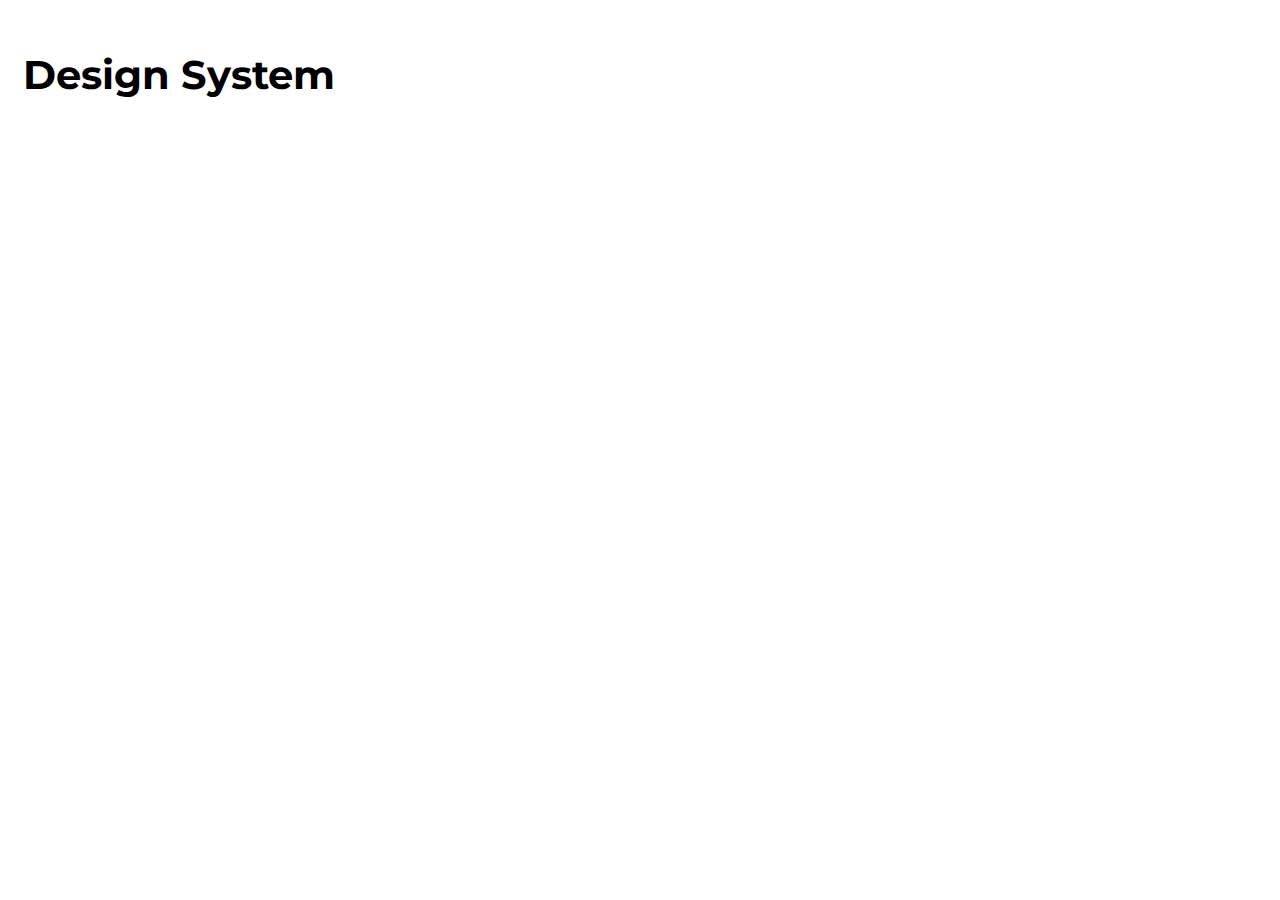
==== src/design-system.html @ 32cb9e66 "refactor: corrections in settings.css, and index.css to conform to the design pattern" ====
<!DOCTYPE html>
<html lang="en">
  <head>
    <meta charset="UTF-8" />
    <meta http-equiv="X-UA-Compatible" content="IE=edge" />
    <meta name="viewport" content="width=device-width, initial-scale=1.0" />
    <link rel="stylesheet" href="styles/index.css" />
    <link rel="stylesheet" href="https://fonts.googleapis.com/css2?family=Montserrat:wght@100&display=swap">
    <title>Design System</title>
  </head>
  <body>
    <h1>Design System</h1>
  </body>
</html>
---- src/styles/index.css ----
@import 'settings/_defaults.css';

@import 'generic/_box-sizing.css';
@import 'generic/_resets.css';

@import 'elements/_body.css';
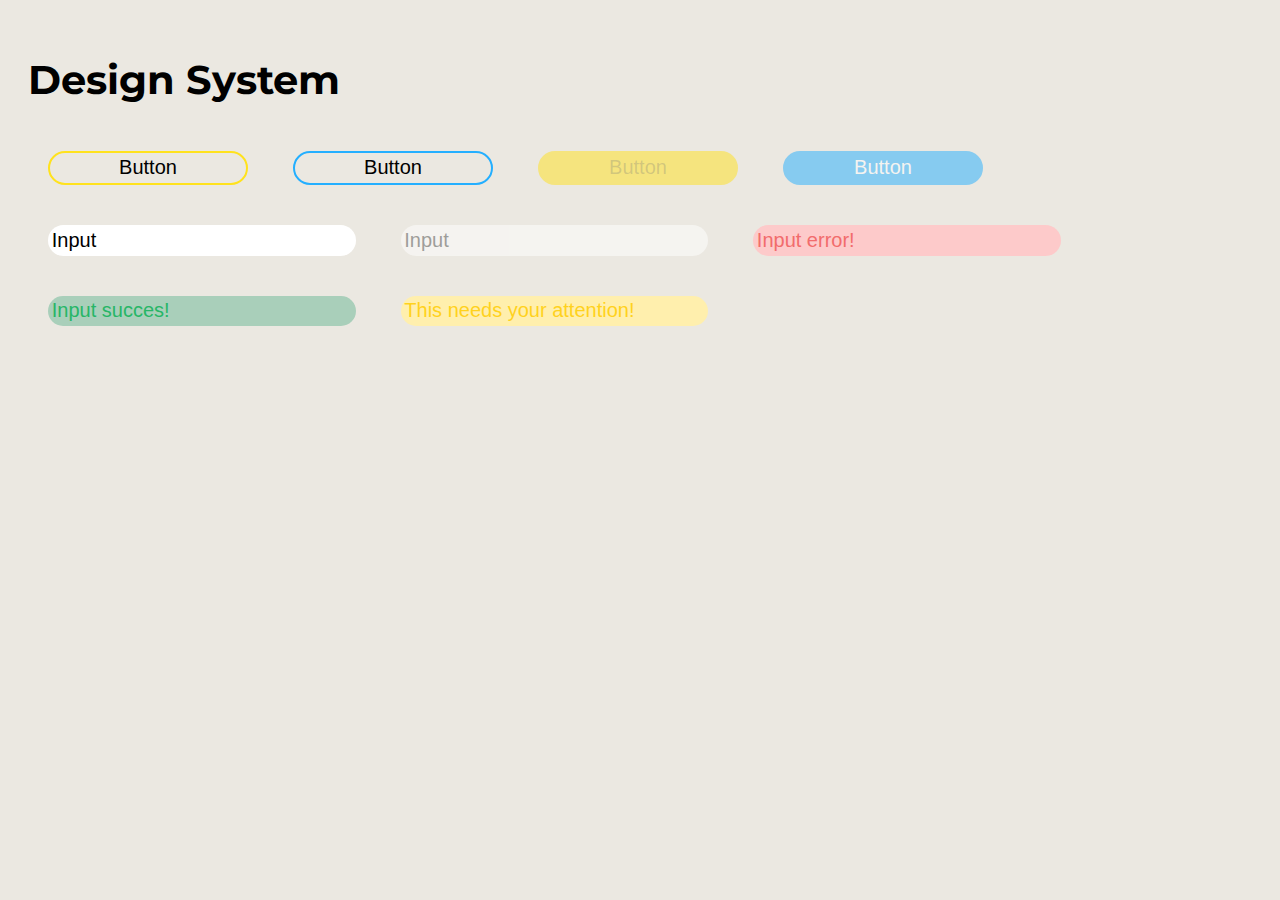
==== commit c3ac5039: "feat: added buttons and inputs" ====
--- a/src/design-system.html
+++ b/src/design-system.html
@@ -6,9 +6,24 @@
     <meta name="viewport" content="width=device-width, initial-scale=1.0" />
     <link rel="stylesheet" href="styles/index.css" />
     <link rel="stylesheet" href="https://fonts.googleapis.com/css2?family=Montserrat:wght@100&display=swap">
+    <link rel='stylesheet' href='https://cdn.jsdelivr.net/npm/bootstrap-icons@1.7.2/font/bootstrap-icons.css'>
     <title>Design System</title>
   </head>
   <body>
     <h1>Design System</h1>
+      <div>
+        <button class = "button button--yellow"> Button </button>
+        <button class = "button button--blue"> Button </button>
+        <button class = "button button--yellow" disabled> Button </button>
+        <button class = "button button--blue" disabled> Button </button>
+      </div>
+
+      <div>
+        <input type="text" class="input" onfocus="this.value=''" value="Input"/>
+        <input type="text" class="input" value="Input" disabled/>
+        <input type="text" class="input input--error" value="Input error!"/>
+        <input type="text" class="input input--succes" value="Input succes!"/>
+        <input type="text" class="input input--attention" value="This needs your attention!"/>
+      </div>
   </body>
 </html>
--- a/src/styles/index.css
+++ b/src/styles/index.css
@@ -4,3 +4,6 @@
 @import 'generic/_resets.css';
 
 @import 'elements/_body.css';
+
+@import 'components/_button.css';
+@import 'components/_input.css'
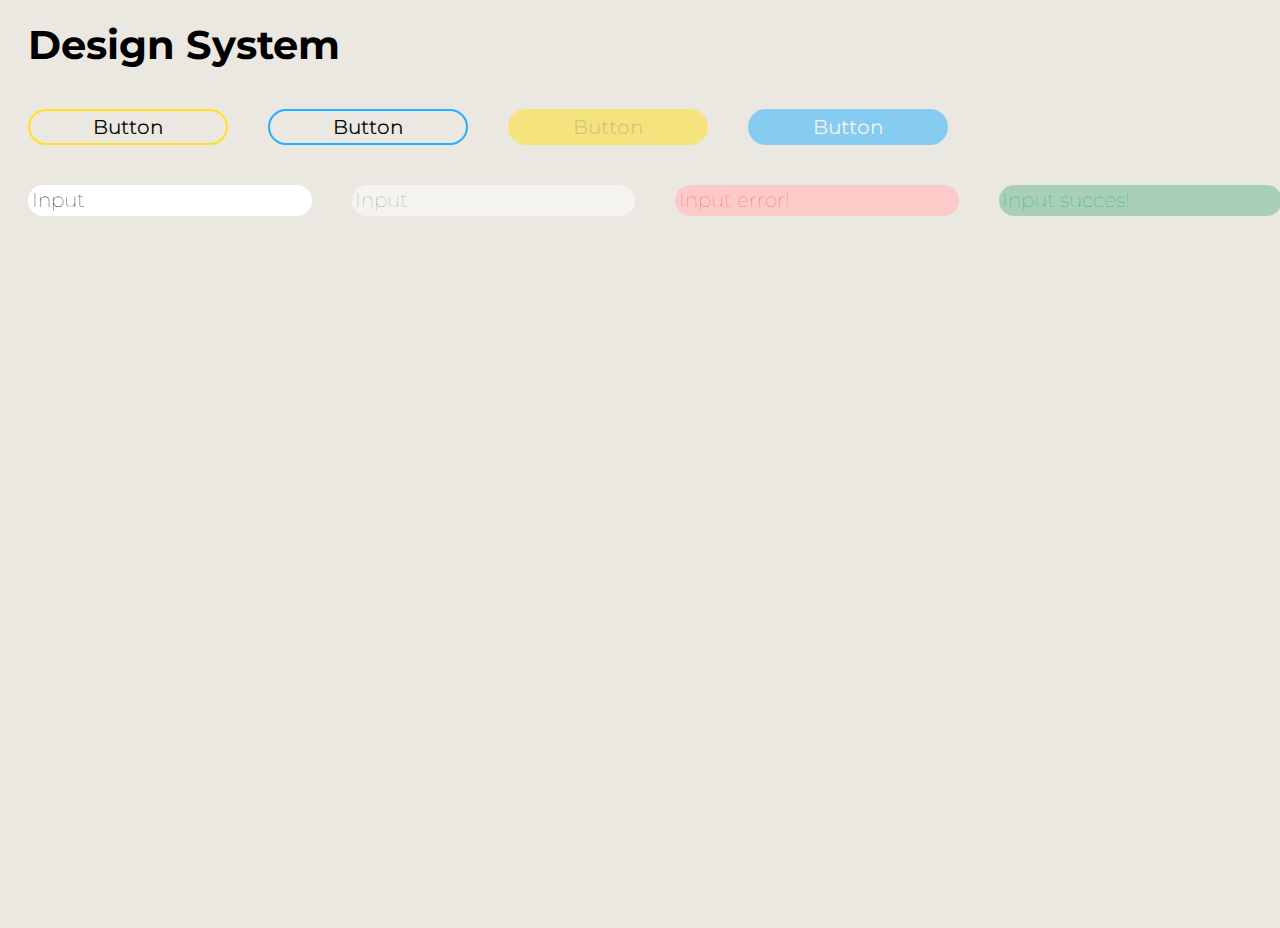
==== commit b6e0f709: "feat: Added form section in index.html" ====
--- a/src/design-system.html
+++ b/src/design-system.html
@@ -12,10 +12,10 @@
   <body>
     <h1>Design System</h1>
       <div>
-        <button class = "button button--yellow"> Button </button>
-        <button class = "button button--blue"> Button </button>
-        <button class = "button button--yellow" disabled> Button </button>
-        <button class = "button button--blue" disabled> Button </button>
+        <button class ="button button--yellow"> Button </button>
+        <button class ="button button--blue"> Button </button>
+        <button class ="button button--yellow" disabled> Button </button>
+        <button class ="button button--blue" disabled> Button </button>
       </div>
 
       <div>
--- a/src/styles/index.css
+++ b/src/styles/index.css
@@ -4,6 +4,16 @@
 @import 'generic/_resets.css';
 
 @import 'elements/_body.css';
+@import 'elements/_div.css';
+@import 'elements/_header.css';
+@import 'elements/_ul.css';
+@import 'elements/_a.css';
+@import 'elements/_main.css';
+@import 'elements/_section.css';
+@import 'elements/_form.css';
+@import 'elements/_h1.css';
+@import 'elements/_p.css';
 
 @import 'components/_button.css';
-@import 'components/_input.css'
+@import 'components/_input.css';
+@import 'components/_textarea.css';
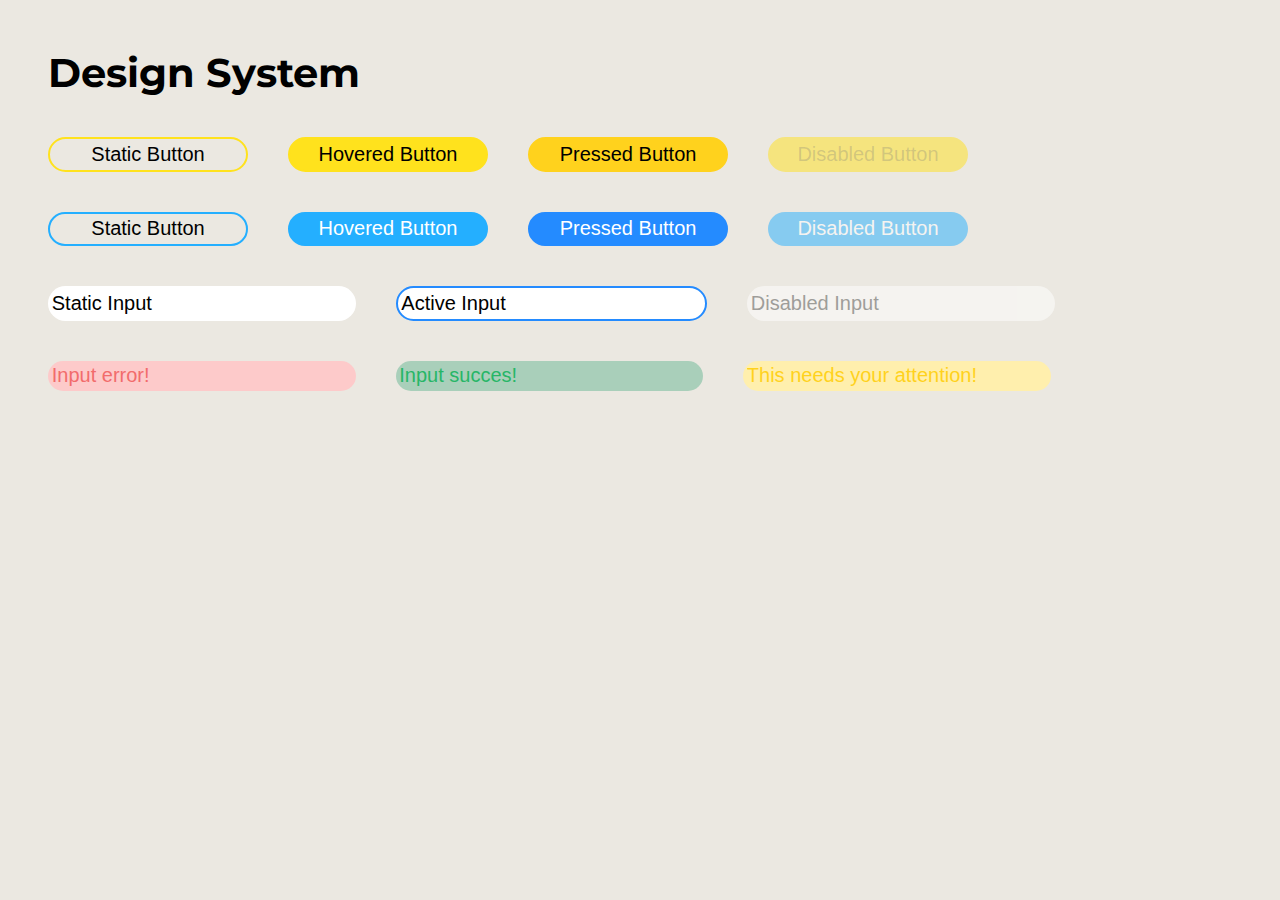
==== commit d01fec49: "refactor: changed colors variables names, added more elements to the Design System page" ====
--- a/src/design-system.html
+++ b/src/design-system.html
@@ -12,15 +12,26 @@
   <body>
     <h1>Design System</h1>
       <div>
-        <button class ="button button--yellow"> Button </button>
-        <button class ="button button--blue"> Button </button>
-        <button class ="button button--yellow" disabled> Button </button>
-        <button class ="button button--blue" disabled> Button </button>
+        <button class="button button--primary-color"> Static Button </button>
+        <button class="button button--primary-color button--primary-color-hovered"> Hovered Button </button>
+        <button class="button button--primary-color button--primary-color-pressed"> Pressed Button </button>
+        <button class="button button--primary-color" disabled> Disabled Button </button>
+      </div>
+      
+      <div>
+        <button class="button button--secondary-color"> Static Button </button>
+        <button class="button button--secondary-color button--secondary-color-hovered"> Hovered Button </button>
+        <button class="button button--secondary-color button--secondary-color-pressed"> Pressed Button </button>
+        <button class="button button--secondary-color" disabled> Disabled Button </button>
       </div>
 
       <div>
-        <input type="text" class="input" onfocus="this.value=''" value="Input"/>
-        <input type="text" class="input" value="Input" disabled/>
+        <input type="text" class="input" onfocus="this.value=''" value="Static Input"/>
+        <input type="text" class="input input-active" onfocus="this.value=''" value="Active Input"/>
+        <input type="text" class="input" value="Disabled Input" disabled/>
+      </div>
+      
+      <div>
         <input type="text" class="input input--error" value="Input error!"/>
         <input type="text" class="input input--succes" value="Input succes!"/>
         <input type="text" class="input input--attention" value="This needs your attention!"/>
